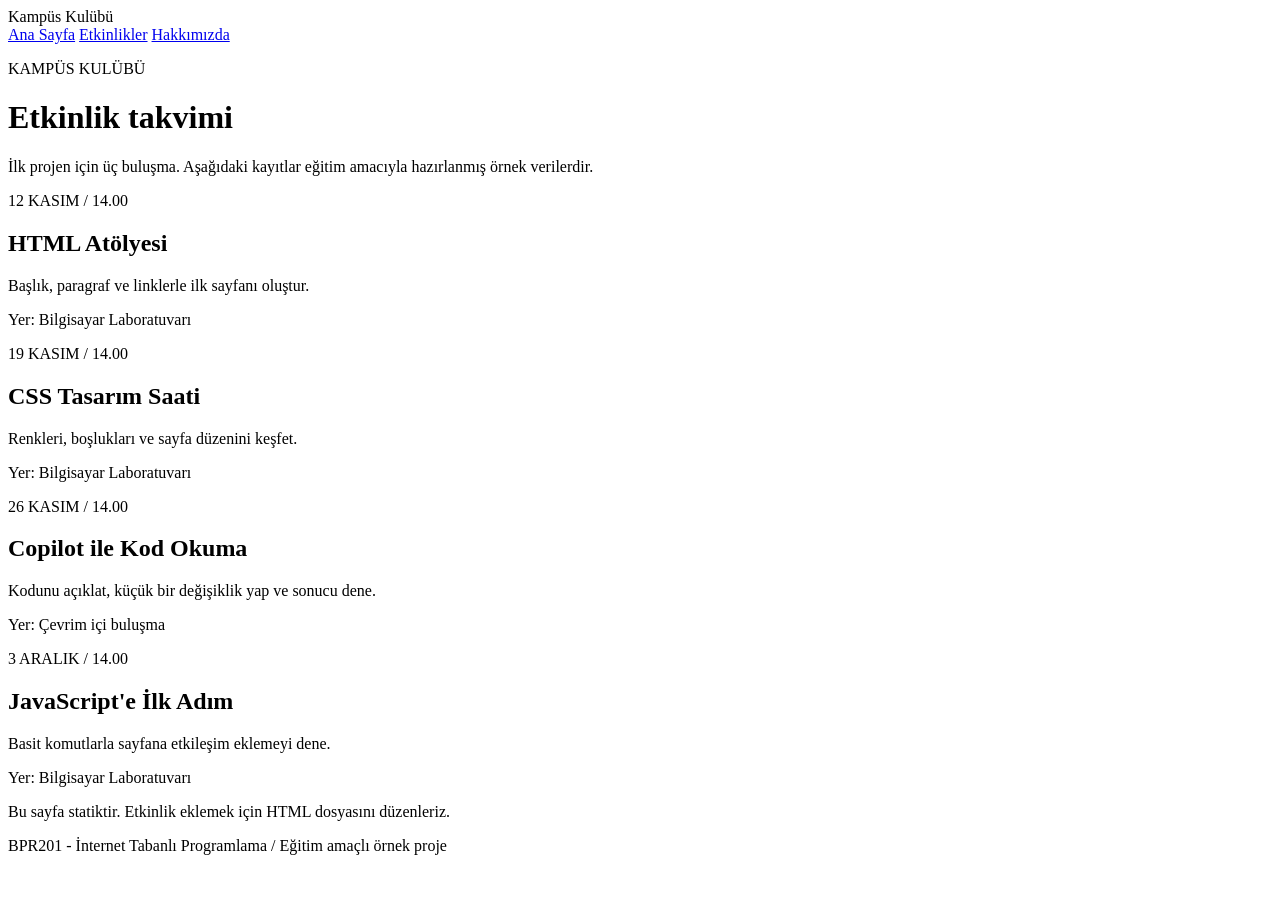
==== etkinlikler.html @ e8721ba2 "hover efekti eklendi" ====
<!doctype html>
<html lang="tr">
<head>
  <meta charset="UTF-8">
  <meta name="viewport" content="width=device-width, initial-scale=1.0">
  <title>Etkinlikler | Kampüs Kulübü</title>
  <link rel="stylesheet" href="style.css">
</head>
<body>
<header><div class="brand">Kampüs Kulübü</div><nav aria-label="Ana menü"><a href="index.html">Ana Sayfa</a>
<a href="etkinlikler.html" aria-current="page">Etkinlikler</a>
<a href="hakkimizda.html">Hakkımızda</a></nav></header>
<main><p class="eyebrow">KAMPÜS KULÜBÜ</p><h1>Etkinlik takvimi</h1>
<p class="intro">İlk projen için üç buluşma. Aşağıdaki kayıtlar eğitim amacıyla hazırlanmış örnek verilerdir.</p>
<section class="grid" aria-label="Örnek etkinlikler">
<article><p class="meta">12 KASIM / 14.00</p><h2>HTML Atölyesi</h2><p>Başlık, paragraf ve linklerle ilk sayfanı oluştur.</p><p>Yer: Bilgisayar Laboratuvarı</p></article>
<article><p class="meta">19 KASIM / 14.00</p><h2>CSS Tasarım Saati</h2><p>Renkleri, boşlukları ve sayfa düzenini keşfet.</p><p>Yer: Bilgisayar Laboratuvarı</p></article>
<article><p class="meta">26 KASIM / 14.00</p><h2>Copilot ile Kod Okuma</h2><p>Kodunu açıklat, küçük bir değişiklik yap ve sonucu dene.</p><p>Yer: Çevrim içi buluşma</p></article>
<article><p class="meta">3 ARALIK / 14.00</p><h2>JavaScript'e İlk Adım</h2><p>Basit komutlarla sayfana etkileşim eklemeyi dene.</p><p>Yer: Bilgisayar Laboratuvarı</p></article>
</section><p class="note">Bu sayfa statiktir. Etkinlik eklemek için HTML dosyasını düzenleriz.</p></main>
<footer>BPR201 - İnternet Tabanlı Programlama / Eğitim amaçlı örnek proje</footer>
</body>
</html>
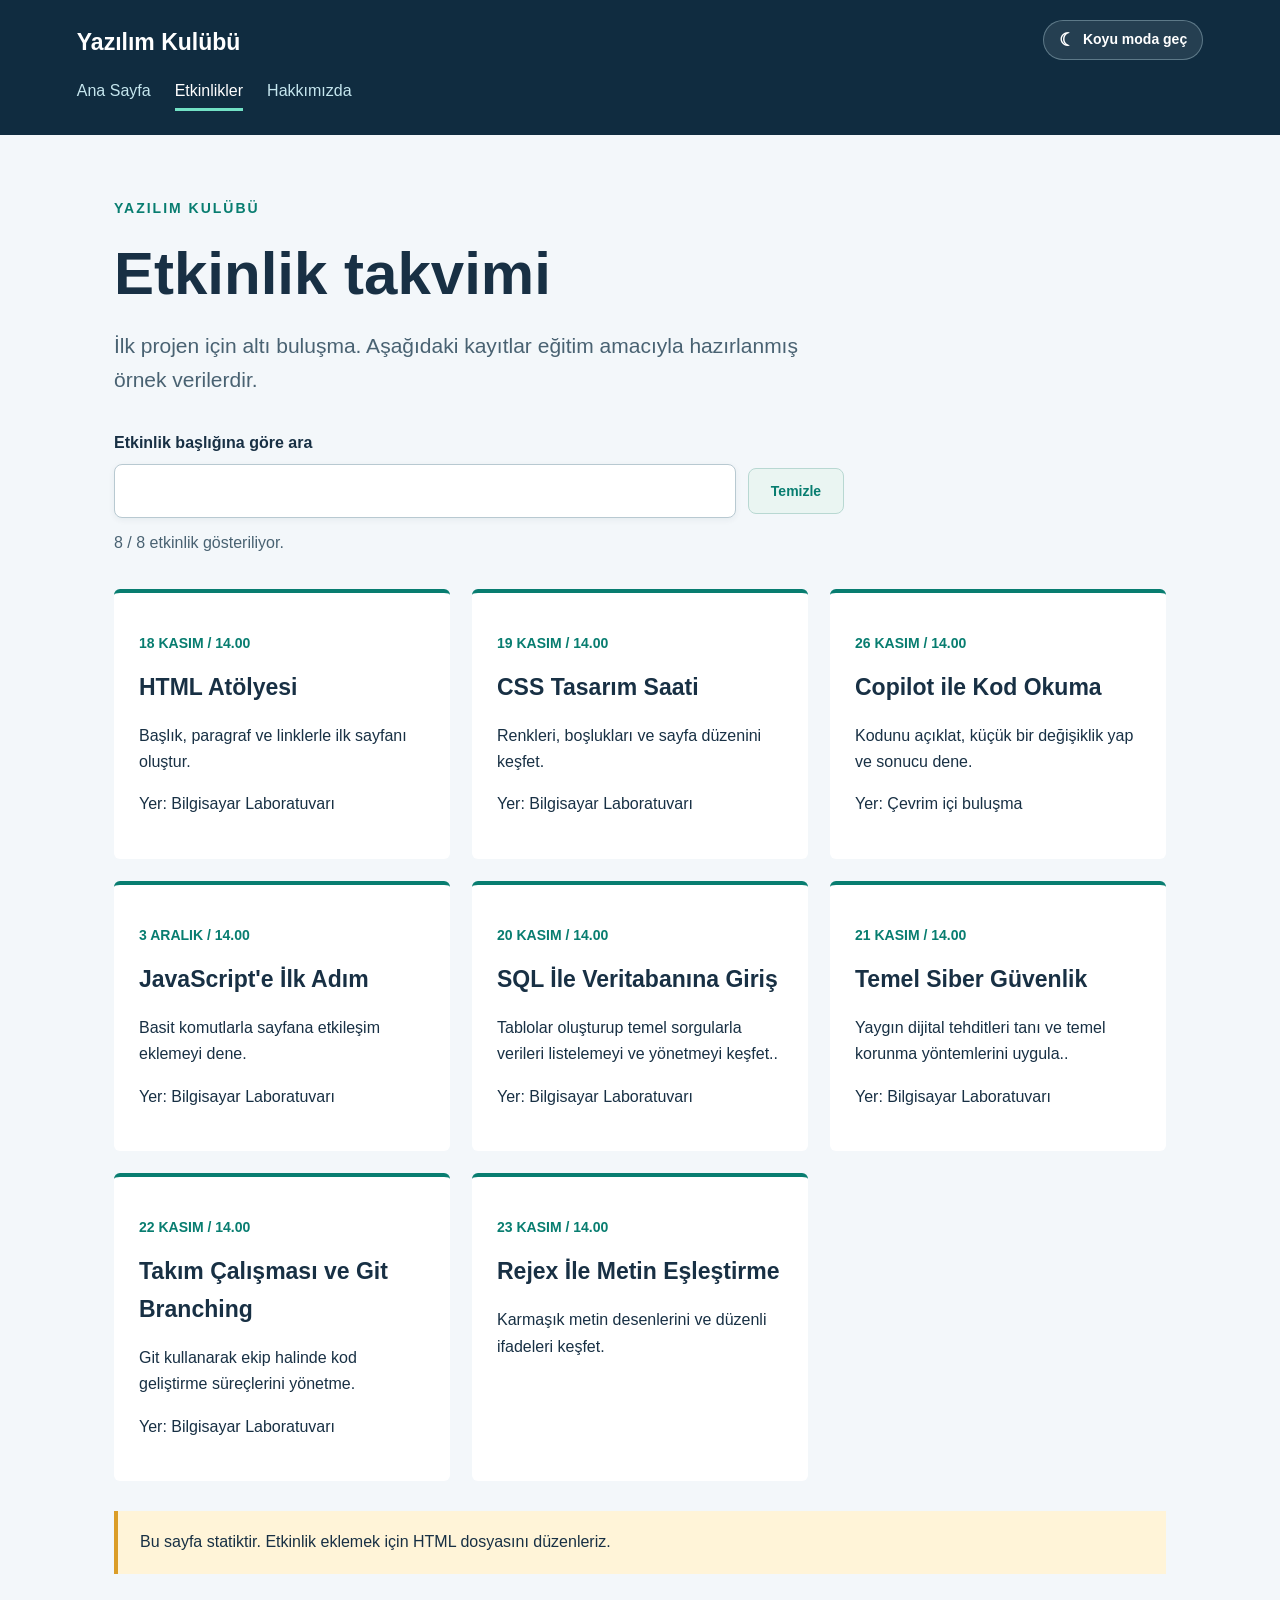
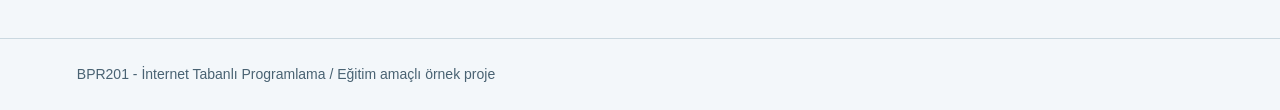
==== commit e9148ad9: "Arama özelliği ve AI notları eklendi" ====
--- a/etkinlikler.html
+++ b/etkinlikler.html
@@ -4,21 +4,38 @@
 <head>
   <meta charset="UTF-8">
   <meta name="viewport" content="width=device-width, initial-scale=1.0">
-  <title>Etkinlikler | Kampüs Kulübü</title>
+  <title>Etkinlikler | Yazılım Kulübü</title>
   <link rel="stylesheet" href="style.css">
+  <script src="etkinlikler.js" defer></script>
 </head>
 <body>
-<header><div class="brand">Kampüs Kulübü</div><nav aria-label="Ana menü"><a href="index.html">Ana Sayfa</a>
+<header><div class="brand">Yazılım Kulübü</div><nav aria-label="Ana menü"><a href="index.html">Ana Sayfa</a>
+<button id="theme-toggle" type="button" aria-pressed="false">Koyu moda geç</button>
 <a href="etkinlikler.html" aria-current="page">Etkinlikler</a>
 <a href="hakkimizda.html">Hakkımızda</a></nav></header>
-<main><p class="eyebrow">KAMPÜS KULÜBÜ</p><h1>Etkinlik takvimi</h1>
-<p class="intro">İlk projen için üç buluşma. Aşağıdaki kayıtlar eğitim amacıyla hazırlanmış örnek verilerdir.</p>
+<main><p class="eyebrow">YAZILIM KULÜBÜ</p><h1>Etkinlik takvimi</h1>
+<p class="intro">İlk projen için altı buluşma. Aşağıdaki kayıtlar eğitim amacıyla hazırlanmış örnek verilerdir.</p>
+<div class="event-search">
+  <label for="event-search-input">Etkinlik başlığına göre ara</label>
+  <div class="event-search-controls">
+    <input id="event-search-input" type="search" autocomplete="off">
+    <button id="event-search-clear" type="button">Temizle</button>
+  </div>
+</div>
+<p id="event-search-count" class="event-search-count" aria-live="polite"></p>
+<p id="event-search-empty" class="event-search-empty" hidden>Aramanızla eşleşen etkinlik bulunamadı.</p>
 <section class="grid" aria-label="Örnek etkinlikler">
-<article><p class="meta">12 KASIM / 14.00</p><h2>HTML Atölyesi</h2><p>Başlık, paragraf ve linklerle ilk sayfanı oluştur.</p><p>Yer: Bilgisayar Laboratuvarı</p></article>
+<article><p class="meta">18 KASIM / 14.00</p><h2>HTML Atölyesi</h2><p>Başlık, paragraf ve linklerle ilk sayfanı oluştur.</p><p>Yer: Bilgisayar Laboratuvarı</p></article>
 <article><p class="meta">19 KASIM / 14.00</p><h2>CSS Tasarım Saati</h2><p>Renkleri, boşlukları ve sayfa düzenini keşfet.</p><p>Yer: Bilgisayar Laboratuvarı</p></article>
 <article><p class="meta">26 KASIM / 14.00</p><h2>Copilot ile Kod Okuma</h2><p>Kodunu açıklat, küçük bir değişiklik yap ve sonucu dene.</p><p>Yer: Çevrim içi buluşma</p></article>
 <article><p class="meta">3 ARALIK / 14.00</p><h2>JavaScript'e İlk Adım</h2><p>Basit komutlarla sayfana etkileşim eklemeyi dene.</p><p>Yer: Bilgisayar Laboratuvarı</p></article>
+<article><p class="meta">20 KASIM / 14.00</p><h2>SQL İle Veritabanına Giriş</h2><p>Tablolar oluşturup temel sorgularla verileri listelemeyi ve yönetmeyi keşfet..</p><p>Yer: Bilgisayar Laboratuvarı</p></article>
+<article><p class="meta">21 KASIM / 14.00</p><h2>Temel Siber Güvenlik</h2><p>Yaygın dijital tehditleri tanı ve temel korunma yöntemlerini uygula..</p><p>Yer: Bilgisayar Laboratuvarı</p></article>
+<article><p class="meta">22 KASIM / 14.00</p><h2>Takım Çalışması ve Git Branching</h2><p>Git kullanarak ekip halinde kod geliştirme süreçlerini yönetme.</p><p>Yer: Bilgisayar Laboratuvarı</p></article>
+<article><p class="meta">23 KASIM / 14.00</p><h2>Rejex İle Metin Eşleştirme</h2><p>Karmaşık metin desenlerini ve düzenli ifadeleri keşfet.</p></article>
+
 </section><p class="note">Bu sayfa statiktir. Etkinlik eklemek için HTML dosyasını düzenleriz.</p></main>
 <footer>BPR201 - İnternet Tabanlı Programlama / Eğitim amaçlı örnek proje</footer>
+<script src="theme.js"></script>
 </body>
 </html>
--- a/style.css
+++ b/style.css
@@ -0,0 +1,166 @@
+/* Ortak görünüm: Üç HTML dosyası bu dosyayı kullanır. */
+* { box-sizing: border-box; }
+body { min-height: 100vh; margin: 0; font-family: Arial, sans-serif; color: #183044; background: #f3f7fa; line-height: 1.65; transition: background-color 200ms ease, color 200ms ease; }
+header { position: relative; background: #102c40; color: white; padding: 24px max(6vw, 20px); }
+.brand { font-weight: bold; font-size: 23px; }
+nav { display: flex; flex-wrap: wrap; gap: 24px; margin-top: 12px; }
+nav a { position: relative; display: inline-block; color: #c5e6ee; text-decoration: none; padding: 4px 0; transition: color 180ms ease, transform 180ms ease; }
+nav a::after { position: absolute; right: 0; bottom: 0; left: 0; height: 2px; background: #72e1c5; content: ""; transform: scaleX(0); transform-origin: left; transition: transform 180ms ease; }
+nav a[aria-current="page"] { color: white; border-bottom: 3px solid #72e1c5; }
+nav a:hover { color: #72e1c5; transform: translateY(-2px); }
+nav a:hover::after { transform: scaleX(1); }
+a { color: #086767; }
+a:focus-visible { outline: 3px solid #e1a82b; outline-offset: 5px; }
+main { max-width: 1100px; margin: 0 auto; padding: 48px 24px; min-height: 65vh; }
+.eyebrow { color: #087d70; font-weight: bold; letter-spacing: 2px; font-size: 14px; }
+h1 { font-size: clamp(34px, 5vw, 60px); line-height: 1.12; max-width: 850px; margin: 20px 0; }
+.intro { font-size: 21px; max-width: 730px; color: #496272; }
+.button { display: inline-block; margin: 16px 0 32px; padding: 13px 24px; background: #087d70; color: white; border-radius: 6px; text-decoration: none; font-weight: bold; }
+.event-search { max-width: 730px; margin-top: 32px; }
+.event-search label { display: block; margin-bottom: 8px; font-weight: bold; }
+.event-search-controls { display: flex; align-items: center; gap: 12px; }
+.event-search-controls input { flex: 1; min-width: 0; min-height: 52px; padding: 11px 16px; border: 1px solid #9aadb8; border-radius: 6px; background: white; font: inherit; }
+.event-search-controls button { min-height: 40px; padding: 0 16px; border: 1px solid #b8d8d2; border-radius: 999px; background-color: white; color: #087d70; font: inherit; font-size: 14px; font-weight: bold; cursor: pointer; }
+.event-search-controls button:hover { border-color: #087d70; background-color: #087d70; color: white; }
+.event-search-controls button:active { transform: translateY(1px); }
+.event-search-controls input:focus-visible, .event-search-controls button:focus-visible { outline: 3px solid #e1a82b; outline-offset: 3px; }
+#event-search-input { min-height: 54px; padding: 12px 16px; border-color: #b8c9d1; border-radius: 8px; box-shadow: 0 2px 6px rgb(24 48 68 / 6%); }
+#event-search-clear { min-width: 96px; min-height: 46px; padding: 0 14px; border-radius: 8px; background-color: #eaf5f2; }
+.event-search-count { margin: 12px 0 0; color: #496272; }
+.event-search-empty { margin: 12px 0 0; padding: 14px 18px; border-left: 4px solid #db9d27; background: #fff4d8; }
+.grid { display: grid; grid-template-columns: repeat(3, 1fr); gap: 22px; margin-top: 32px; }
+article { background: white; border-top: 4px solid #087d70; padding: 25px; border-radius: 6px; }
+section[aria-label="Örnek etkinlikler"] article { transition: transform 180ms ease, box-shadow 180ms ease, border-color 180ms ease; }
+section[aria-label="Örnek etkinlikler"] article:hover { transform: translateY(-5px); box-shadow: 0 10px 24px rgb(24 48 68 / 14%); border-top-color: #10a98c; }
+article h2 { margin: 10px 0; font-size: 23px; }
+.meta { font-size: 14px; color: #087d70; font-weight: bold; }
+.note { padding: 18px 22px; border-left: 4px solid #db9d27; background: #fff4d8; margin-top: 30px; }
+footer { border-top: 1px solid #cad8e0; padding: 24px 6vw; color: #496272; font-size: 14px; }
+@media (max-width: 700px) { .grid { grid-template-columns: 1fr; } main { padding-top: 28px; } }
+body.dark {
+  color-scheme: dark;
+  color: #e7edf2;
+  background-color: #111a22;
+}
+body.dark header { background: #0b141b; }
+body.dark .intro,
+body.dark .event-search-count,
+body.dark footer { color: #b8c6d1; }
+body.dark .eyebrow,
+body.dark .meta,
+body.dark main a { color: #77dfc3; }
+body.dark main a.button { color: white; }
+body.dark article {
+  background: #1b2933;
+  border-top-color: #77dfc3;
+}
+body.dark .event-search-controls input {
+  background: #1b2933;
+  border-color: #52636e;
+  color: #e7edf2;
+}
+body.dark .event-search-controls button {
+  background-color: #1b2933;
+  border-color: #77dfc3;
+  color: #77dfc3;
+}
+body.dark .event-search-controls button:hover {
+  background-color: #087d70;
+  border-color: #087d70;
+  color: white;
+}
+body.dark .event-search-empty,
+body.dark .note {
+  background: #302b20;
+  color: #f3e5bd;
+}
+#theme-toggle {
+  position: absolute;
+  top: 20px;
+  right: max(6vw, 20px);
+  display: inline-flex;
+  align-items: center;
+  gap: 8px;
+  min-height: 40px;
+  padding: 0 15px;
+  border: 1px solid rgb(197 230 238 / 35%);
+  border-radius: 999px;
+  background: rgb(255 255 255 / 9%);
+  color: white;
+  font: inherit;
+  font-size: 14px;
+  font-weight: 700;
+  cursor: pointer;
+}
+#theme-toggle::before {
+  content: "☾";
+  font-size: 18px;
+  line-height: 1;
+}
+#theme-toggle:hover {
+  border-color: #72e1c5;
+  background-color: rgb(255 255 255 / 16%);
+}
+body.dark #theme-toggle::before { content: "☀"; }
+#theme-toggle:focus-visible {
+  outline: 3px solid #e1a82b;
+  outline-offset: 3px;
+}
+@media (max-width: 420px) {
+  .brand { font-size: 19px; }
+  #theme-toggle {
+    min-height: 36px;
+    padding: 0 10px;
+    gap: 6px;
+    font-size: 12px;
+  }
+  #event-search-clear { min-width: 84px; padding: 0 10px; }
+}
+
+button,
+.button {
+  background-image: linear-gradient(135deg, #087d70, #10a98c);
+  background-position: left center;
+  background-repeat: no-repeat;
+  background-size: 0% 100%;
+}
+.button,
+.event-search-controls button,
+#theme-toggle {
+  transition: background-size 180ms ease, background-color 180ms ease, border-color 160ms ease, color 160ms ease, transform 180ms ease, box-shadow 180ms ease;
+}
+.button:hover,
+.event-search-controls button:hover,
+#theme-toggle:hover {
+  background-size: 100% 100%;
+  box-shadow: 0 5px 14px rgb(8 125 112 / 20%);
+  transform: scale(1.03);
+}
+#theme-toggle:active {
+  transform: scale(0.97);
+}
+@media (prefers-reduced-motion: reduce) {
+  nav a,
+  nav a::after {
+    transition: none;
+  }
+  nav a:hover {
+    transform: none;
+  }
+  .button,
+  .event-search-controls button,
+  #theme-toggle {
+    transition: none;
+  }
+  section[aria-label="Örnek etkinlikler"] article {
+    transition: none;
+  }
+  .button:hover,
+  .event-search-controls button:hover,
+  #theme-toggle:hover {
+    transform: none;
+  }
+  section[aria-label="Örnek etkinlikler"] article:hover {
+    transform: none;
+  }
+}
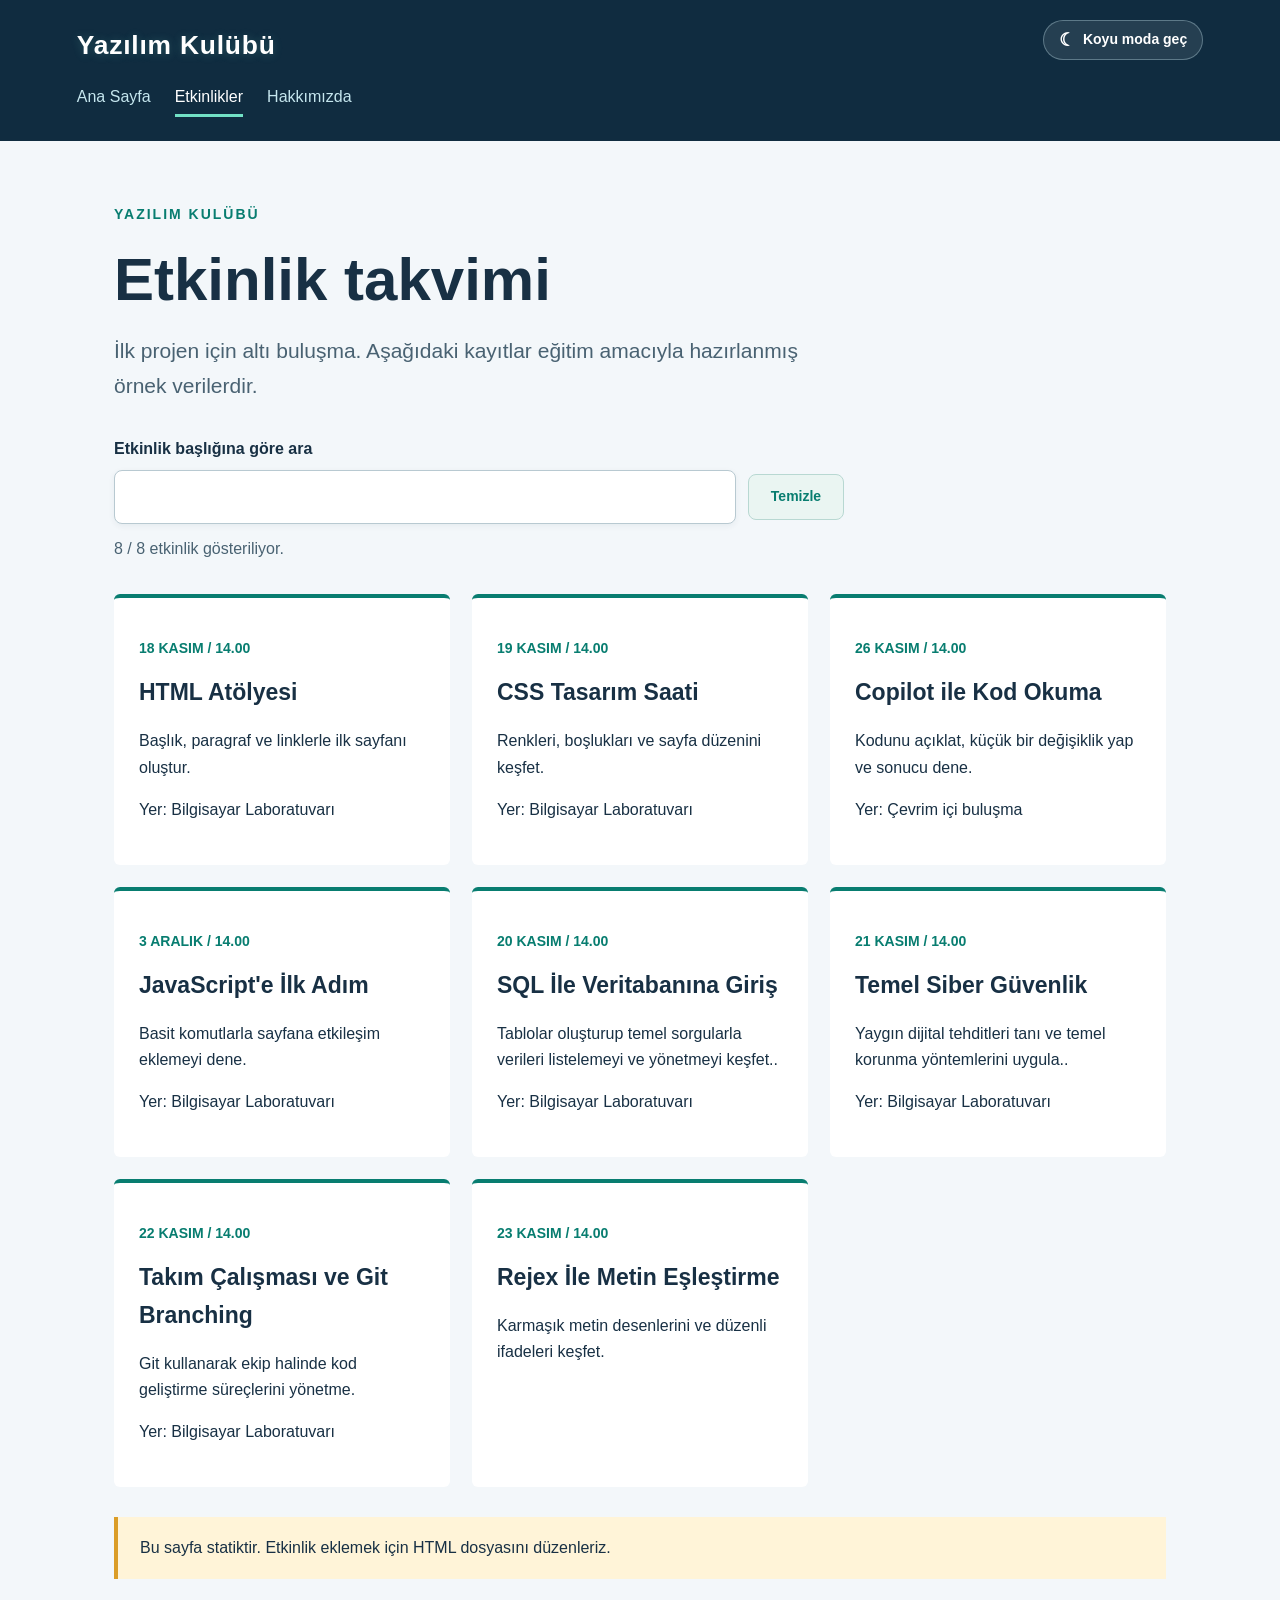
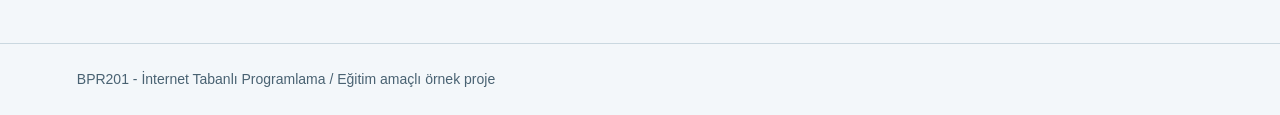
==== commit f28c85f9: "Etkinlekler.js sayfa ismini yeni adı script.js ile değiştiren komut yazdım" ====
--- a/etkinlikler.html
+++ b/etkinlikler.html
@@ -6,7 +6,8 @@
   <meta name="viewport" content="width=device-width, initial-scale=1.0">
   <title>Etkinlikler | Yazılım Kulübü</title>
   <link rel="stylesheet" href="style.css">
-  <script src="etkinlikler.js" defer></script>
+  <script src="script.js" defer></script>
+  <script src="tema.js" defer></script>
 </head>
 <body>
 <header><div class="brand">Yazılım Kulübü</div><nav aria-label="Ana menü"><a href="index.html">Ana Sayfa</a>
@@ -33,9 +34,7 @@
 <article><p class="meta">21 KASIM / 14.00</p><h2>Temel Siber Güvenlik</h2><p>Yaygın dijital tehditleri tanı ve temel korunma yöntemlerini uygula..</p><p>Yer: Bilgisayar Laboratuvarı</p></article>
 <article><p class="meta">22 KASIM / 14.00</p><h2>Takım Çalışması ve Git Branching</h2><p>Git kullanarak ekip halinde kod geliştirme süreçlerini yönetme.</p><p>Yer: Bilgisayar Laboratuvarı</p></article>
 <article><p class="meta">23 KASIM / 14.00</p><h2>Rejex İle Metin Eşleştirme</h2><p>Karmaşık metin desenlerini ve düzenli ifadeleri keşfet.</p></article>
-
 </section><p class="note">Bu sayfa statiktir. Etkinlik eklemek için HTML dosyasını düzenleriz.</p></main>
 <footer>BPR201 - İnternet Tabanlı Programlama / Eğitim amaçlı örnek proje</footer>
-<script src="theme.js"></script>
 </body>
 </html>
--- a/style.css
+++ b/style.css
@@ -2,7 +2,13 @@
 * { box-sizing: border-box; }
 body { min-height: 100vh; margin: 0; font-family: Arial, sans-serif; color: #183044; background: #f3f7fa; line-height: 1.65; transition: background-color 200ms ease, color 200ms ease; }
 header { position: relative; background: #102c40; color: white; padding: 24px max(6vw, 20px); }
-.brand { font-weight: bold; font-size: 23px; }
+.brand {
+  font-size: clamp(1.2rem, 2.4vw, 1.65rem);
+  font-weight: 700;
+  letter-spacing: 0.03em;
+  color: #fff;
+  text-shadow: 0 1px 10px rgb(114 225 197 / 22%);
+}
 nav { display: flex; flex-wrap: wrap; gap: 24px; margin-top: 12px; }
 nav a { position: relative; display: inline-block; color: #c5e6ee; text-decoration: none; padding: 4px 0; transition: color 180ms ease, transform 180ms ease; }
 nav a::after { position: absolute; right: 0; bottom: 0; left: 0; height: 2px; background: #72e1c5; content: ""; transform: scaleX(0); transform-origin: left; transition: transform 180ms ease; }
@@ -107,7 +113,7 @@
   outline-offset: 3px;
 }
 @media (max-width: 420px) {
-  .brand { font-size: 19px; }
+  .brand { font-size: clamp(1.15rem, 5vw, 1.25rem); }
   #theme-toggle {
     min-height: 36px;
     padding: 0 10px;
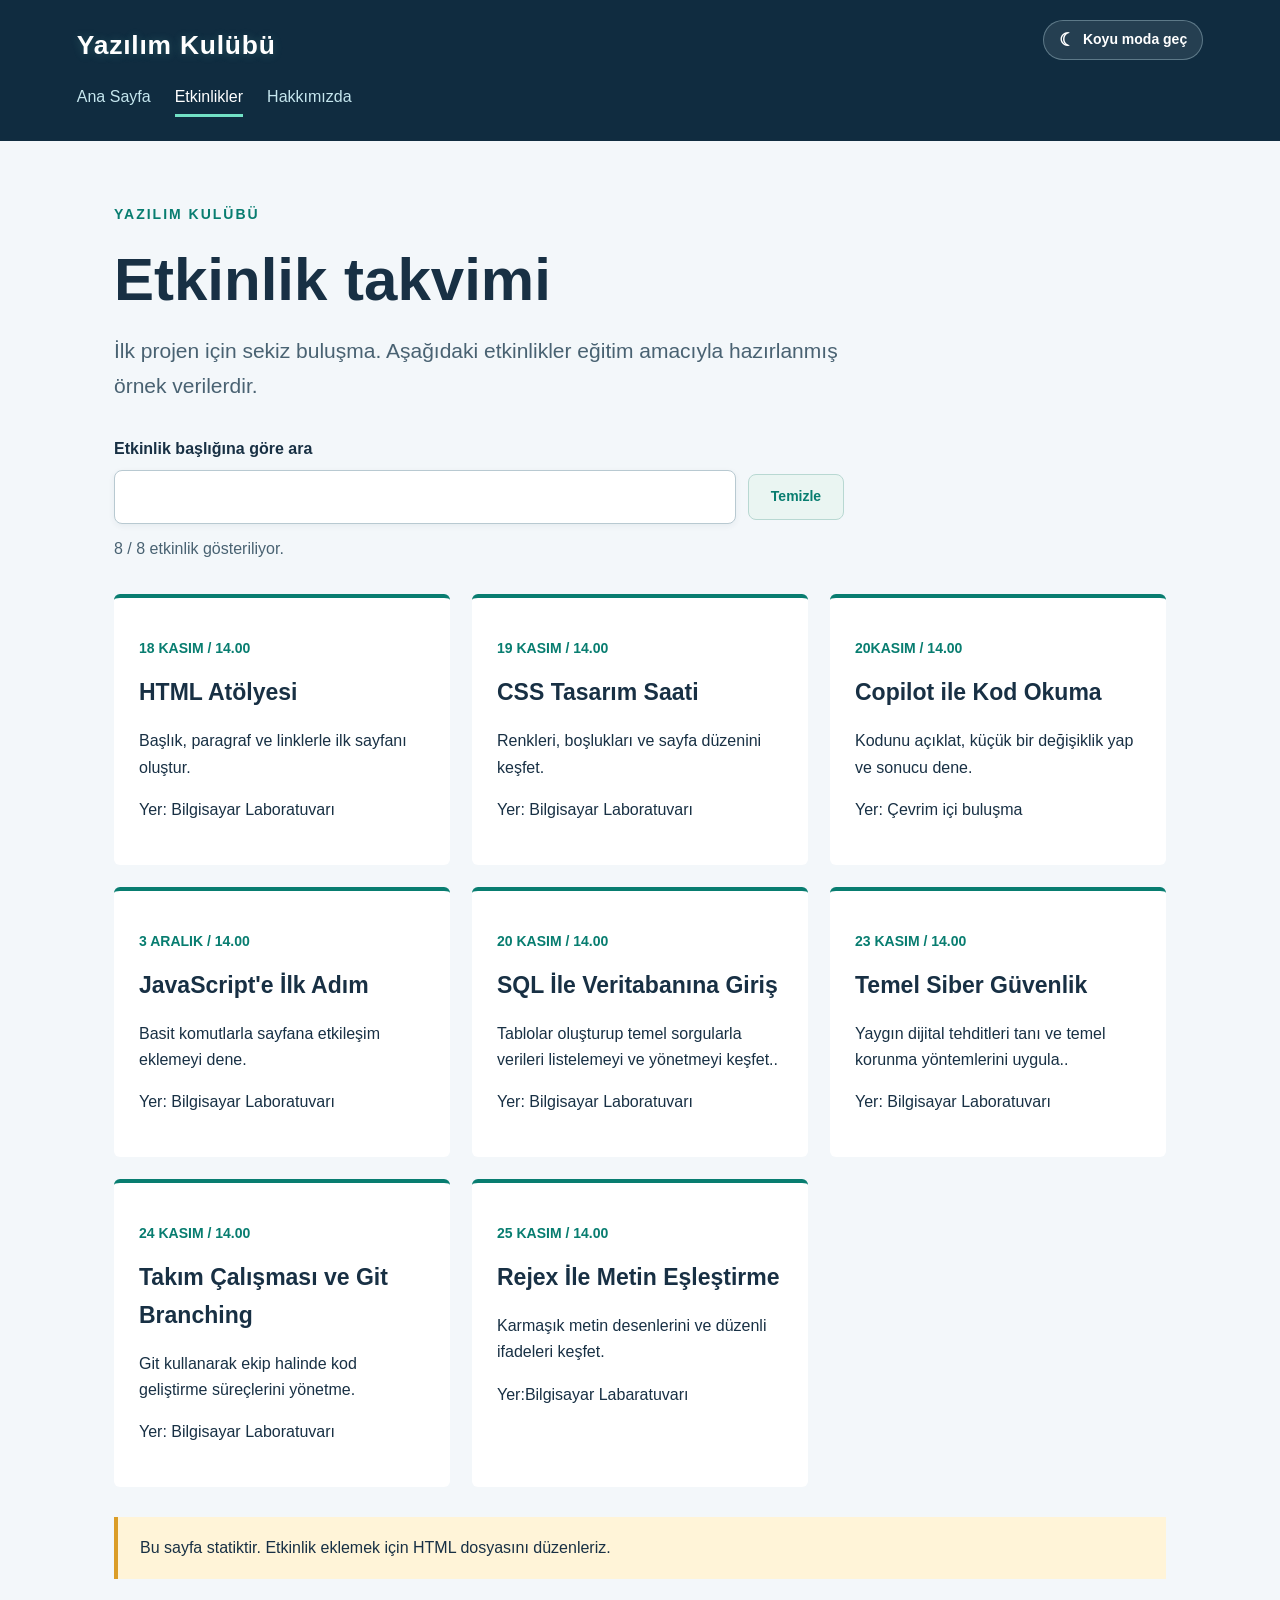
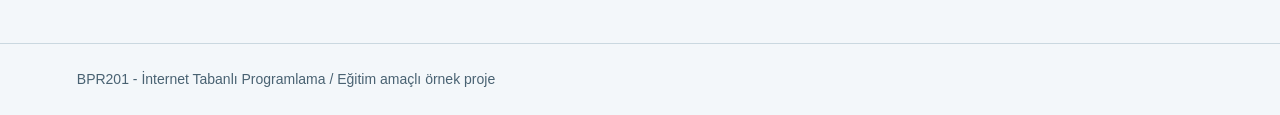
==== commit b73dd3fd: "test notları.md içeriği güncellendi" ====
--- a/etkinlikler.html
+++ b/etkinlikler.html
@@ -15,7 +15,10 @@
 <a href="etkinlikler.html" aria-current="page">Etkinlikler</a>
 <a href="hakkimizda.html">Hakkımızda</a></nav></header>
 <main><p class="eyebrow">YAZILIM KULÜBÜ</p><h1>Etkinlik takvimi</h1>
-<p class="intro">İlk projen için altı buluşma. Aşağıdaki kayıtlar eğitim amacıyla hazırlanmış örnek verilerdir.</p>
+<p class="intro">
+  İlk projen için sekiz buluşma.
+  Aşağıdaki etkinlikler eğitim amacıyla hazırlanmış örnek verilerdir.
+</p>
 <div class="event-search">
   <label for="event-search-input">Etkinlik başlığına göre ara</label>
   <div class="event-search-controls">
@@ -28,12 +31,12 @@
 <section class="grid" aria-label="Örnek etkinlikler">
 <article><p class="meta">18 KASIM / 14.00</p><h2>HTML Atölyesi</h2><p>Başlık, paragraf ve linklerle ilk sayfanı oluştur.</p><p>Yer: Bilgisayar Laboratuvarı</p></article>
 <article><p class="meta">19 KASIM / 14.00</p><h2>CSS Tasarım Saati</h2><p>Renkleri, boşlukları ve sayfa düzenini keşfet.</p><p>Yer: Bilgisayar Laboratuvarı</p></article>
-<article><p class="meta">26 KASIM / 14.00</p><h2>Copilot ile Kod Okuma</h2><p>Kodunu açıklat, küçük bir değişiklik yap ve sonucu dene.</p><p>Yer: Çevrim içi buluşma</p></article>
+<article><p class="meta">20KASIM / 14.00</p><h2>Copilot ile Kod Okuma</h2><p>Kodunu açıklat, küçük bir değişiklik yap ve sonucu dene.</p><p>Yer: Çevrim içi buluşma</p></article>
 <article><p class="meta">3 ARALIK / 14.00</p><h2>JavaScript'e İlk Adım</h2><p>Basit komutlarla sayfana etkileşim eklemeyi dene.</p><p>Yer: Bilgisayar Laboratuvarı</p></article>
 <article><p class="meta">20 KASIM / 14.00</p><h2>SQL İle Veritabanına Giriş</h2><p>Tablolar oluşturup temel sorgularla verileri listelemeyi ve yönetmeyi keşfet..</p><p>Yer: Bilgisayar Laboratuvarı</p></article>
-<article><p class="meta">21 KASIM / 14.00</p><h2>Temel Siber Güvenlik</h2><p>Yaygın dijital tehditleri tanı ve temel korunma yöntemlerini uygula..</p><p>Yer: Bilgisayar Laboratuvarı</p></article>
-<article><p class="meta">22 KASIM / 14.00</p><h2>Takım Çalışması ve Git Branching</h2><p>Git kullanarak ekip halinde kod geliştirme süreçlerini yönetme.</p><p>Yer: Bilgisayar Laboratuvarı</p></article>
-<article><p class="meta">23 KASIM / 14.00</p><h2>Rejex İle Metin Eşleştirme</h2><p>Karmaşık metin desenlerini ve düzenli ifadeleri keşfet.</p></article>
+<article><p class="meta">23 KASIM / 14.00</p><h2>Temel Siber Güvenlik</h2><p>Yaygın dijital tehditleri tanı ve temel korunma yöntemlerini uygula..</p><p>Yer: Bilgisayar Laboratuvarı</p></article>
+<article><p class="meta">24 KASIM / 14.00</p><h2>Takım Çalışması ve Git Branching</h2><p>Git kullanarak ekip halinde kod geliştirme süreçlerini yönetme.</p><p>Yer: Bilgisayar Laboratuvarı</p></article>
+<article><p class="meta">25 KASIM / 14.00</p><h2>Rejex İle Metin Eşleştirme</h2><p>Karmaşık metin desenlerini ve düzenli ifadeleri keşfet.</p><p>Yer:Bilgisayar Labaratuvarı</p></article>
 </section><p class="note">Bu sayfa statiktir. Etkinlik eklemek için HTML dosyasını düzenleriz.</p></main>
 <footer>BPR201 - İnternet Tabanlı Programlama / Eğitim amaçlı örnek proje</footer>
 </body>
